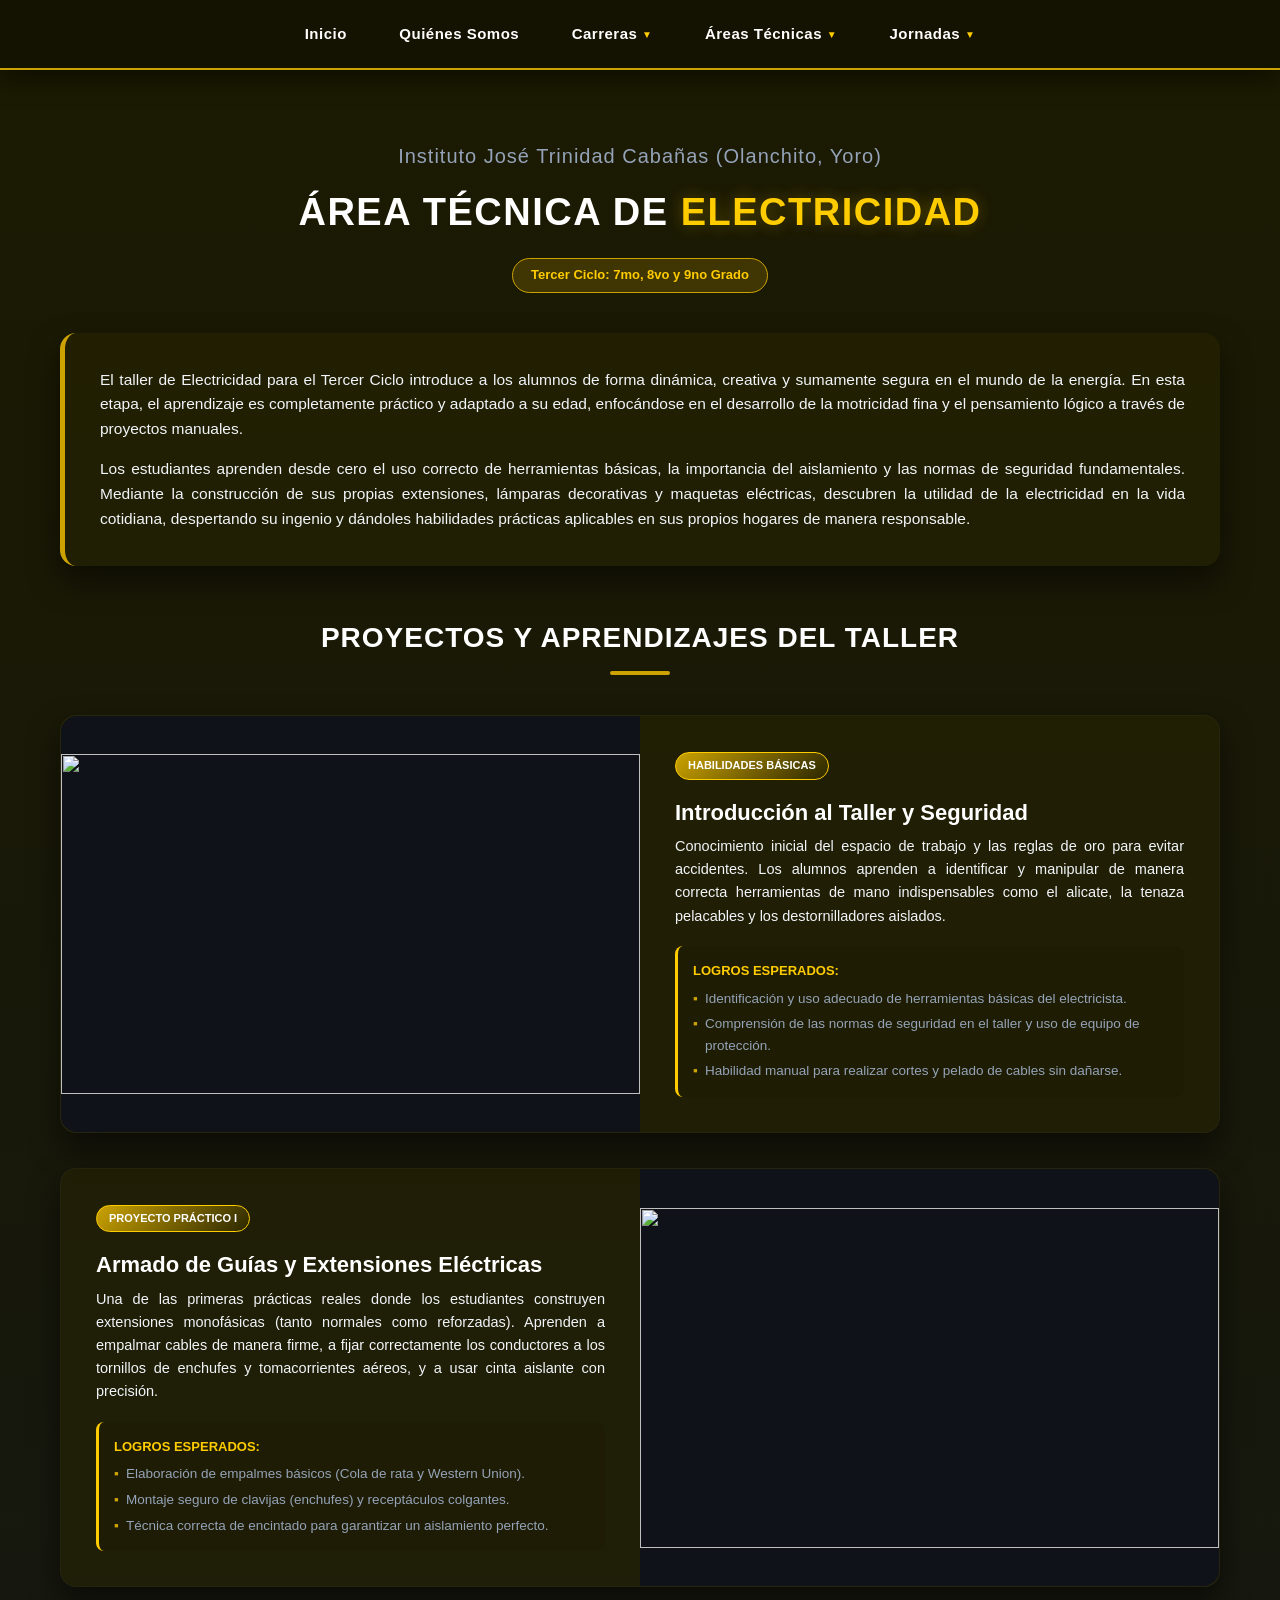
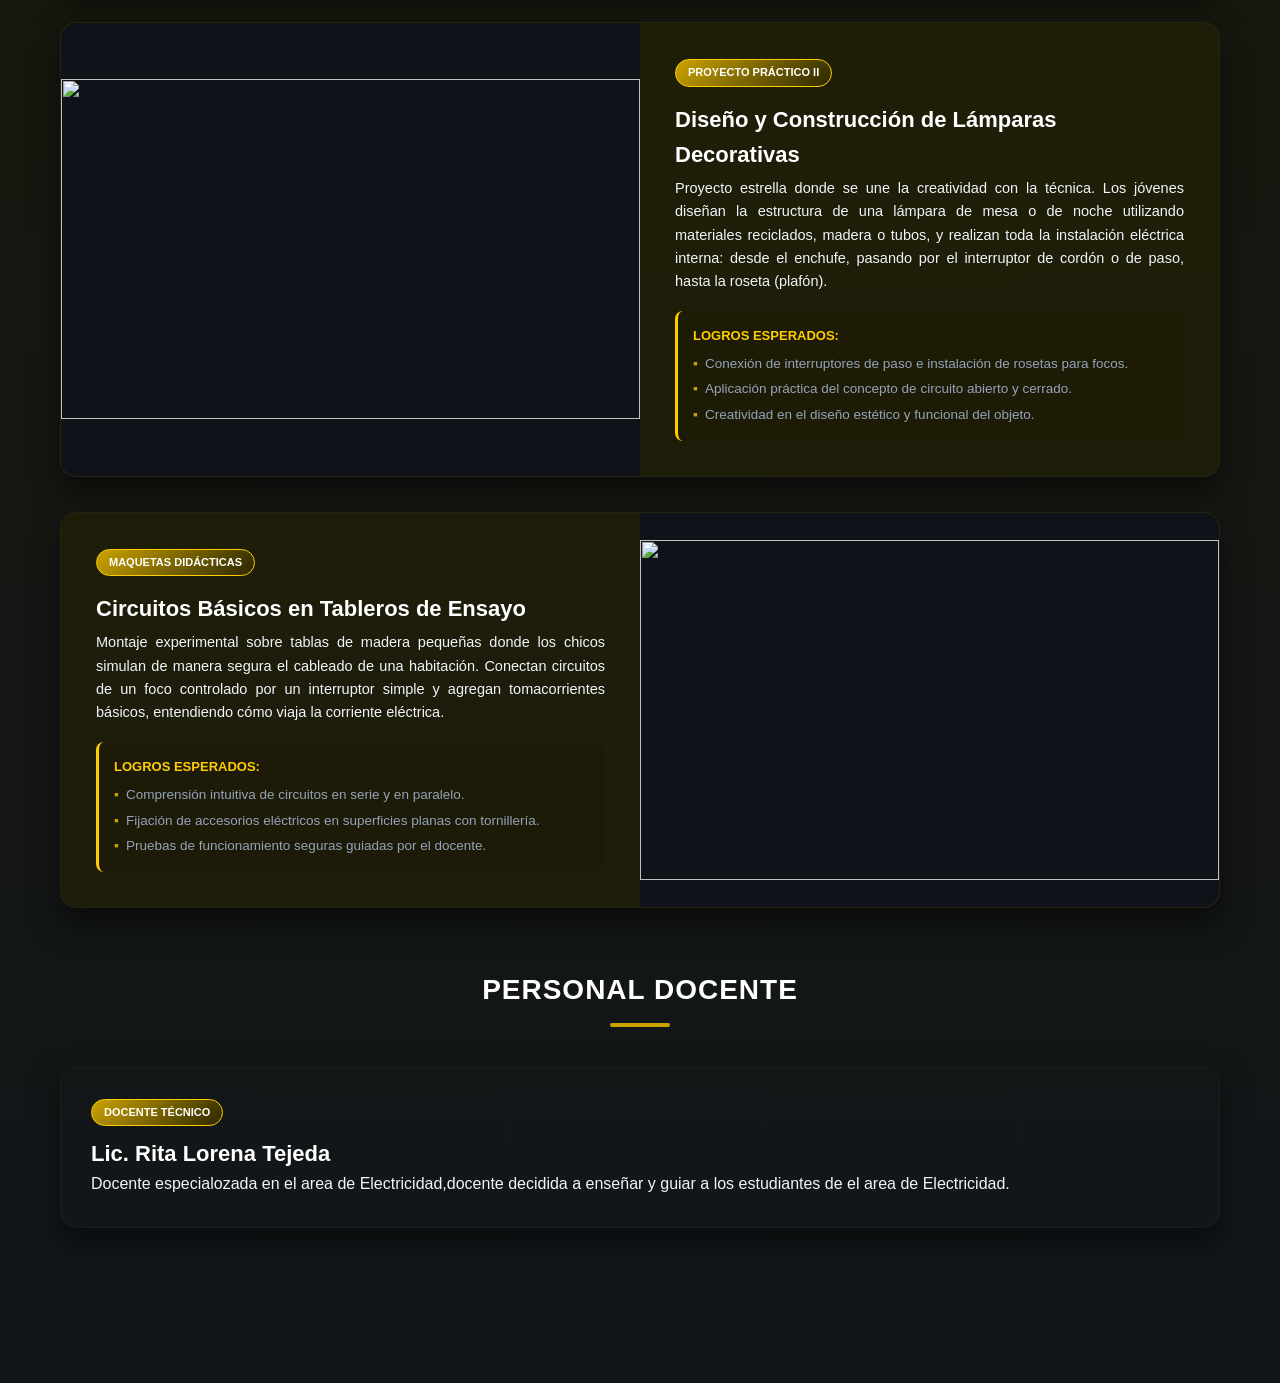
==== Electricidad Area.html @ 56a7a5a2 "Add files via upload" ====
<!DOCTYPE html>
<html lang="es">
<head>
    <meta charset="UTF-8">
    <meta name="viewport" content="width=device-width, initial-scale=1.0">
    <title>Electricidad - Instituto José Trinidad Cabañas</title>
    <style>
        /* ==========================================================================
           1. RESETEO DE ESTILOS Y VARIABLES DE DISEÑO (AMARILLO ELÉCTRICO Y GRIS OSCURO)
           ========================================================================== */
        * {
            margin: 0;
            padding: 0;
            box-sizing: border-box;
            font-family: 'Segoe UI', Tahoma, Geneva, Verdana, sans-serif;
        }

        :root {
            --amarillo-profundo: #1c1a00;
            --amarillo-marino: #2b2700;
            --amarillo-acento: #cca300;
            --amarillo-brillante: #ffcc00;
            --gris-oscuro: #12161a;
            --carbon-bg: #1a1f26;
            --blanco-puro: #ffffff;
            --gris-platino: #f1f5f9;
            --gris-texto: #94a3b8;
            --card-bg: rgba(43, 39, 0, 0.45);
            --card-shadow: 0 15px 30px rgba(0, 0, 0, 0.5);
            --transition-smooth: all 0.4s cubic-bezier(0.165, 0.84, 0.44, 1);
        }

        body {
            background-color: var(--gris-oscuro);
            color: var(--gris-platino);
            overflow-x: hidden;
            line-height: 1.6;
        }

        /* Fondo institucional con capa oscura */
        .wrapper-institucional {
            width: 100%;
            min-height: 100vh;
            background: linear-gradient(180deg, rgba(28, 26, 0, 0.96) 0%, rgba(18, 22, 26, 0.94) 100%), 
                        url('fondo-institucional.jpg') no-repeat center center fixed;
            background-size: cover;
            padding-bottom: 80px;
        }

        .contenedor {
            max-width: 1200px;
            margin: auto;
            padding: 40px 20px;
        }

        /* ==========================================================================
           2. BARRA DE NAVEGACIÓN STICKY & DROPDOWN
           ========================================================================== */
        nav {
            background: #141200;
            position: -webkit-sticky;
            position: sticky;
            top: 0;
            z-index: 1000;
            box-shadow: 0 4px 30px rgba(0, 0, 0, 0.6);
            border-bottom: 2px solid var(--amarillo-acento);
        }

        .nav-contenedor {
            max-width: 1200px;
            margin: auto;
            display: block;
        }

        .menu {
            list-style: none;
            display: block;
            text-align: center;
        }

        .menu > li {
            position: relative;
            display: inline-block;
        }

        .menu li a {
            color: var(--blanco-puro);
            text-decoration: none;
            padding: 22px 24px;
            display: block;
            font-weight: 600;
            font-size: 15px;
            letter-spacing: 0.5px;
            transition: var(--transition-smooth);
        }

        .menu > li > a:hover {
            background: var(--amarillo-acento);
            color: var(--blanco-puro);
        }

        .flecha::after {
            content: ' ▼';
            font-size: 10px;
            color: var(--amarillo-brillante);
            vertical-align: middle;
        }

        .submenu {
            display: none;
            position: absolute;
            top: 100%;
            left: 50%;
            transform: translateX(-50%);
            background: var(--carbon-bg);
            min-width: 250px;
            list-style: none;
            box-shadow: 0 10px 30px rgba(0, 0, 0, 0.7);
            border-bottom: 3px solid var(--amarillo-acento);
            border-radius: 0 0 8px 8px;
            text-align: left;
        }

        .submenu li a {
            padding: 15px 20px;
            font-weight: 500;
            font-size: 14px;
            border-bottom: 1px solid rgba(255, 255, 255, 0.05);
        }

        .submenu li a:hover {
            background: var(--amarillo-marino);
            color: var(--amarillo-brillante);
            padding-left: 28px;
        }

        .menu li:hover .submenu {
            display: block;
        }

        /* ==========================================================================
           3. ENCABEZADO E INTRODUCCIÓN ADECUADA A LA EDAD
           ========================================================================== */
        .hero {
            text-align: center;
            margin-bottom: 40px;
            padding-top: 30px;
        }

        .hero h2 {
            font-size: 20px;
            font-weight: 400;
            color: var(--gris-texto);
            margin-bottom: 10px;
            letter-spacing: 1px;
        }

        .hero h1 {
            font-size: 38px;
            color: var(--blanco-puro);
            text-transform: uppercase;
            letter-spacing: 1.5px;
            margin-bottom: 15px;
            font-weight: 800;
        }

        .hero h1 span {
            color: var(--amarillo-brillante);
            text-shadow: 0 0 15px rgba(255, 204, 0, 0.3);
        }

        .grado-badge {
            display: inline-block;
            background: rgba(204, 163, 0, 0.2);
            border: 1px solid var(--amarillo-acento);
            color: var(--amarillo-brillante);
            padding: 6px 18px;
            border-radius: 50px;
            font-size: 13px;
            font-weight: 600;
        }

        .intro-container {
            background: var(--card-bg);
            padding: 35px;
            border-radius: 16px;
            border-left: 5px solid var(--amarillo-acento);
            box-shadow: var(--card-shadow);
            margin-bottom: 50px;
        }

        .intro-container p {
            margin-bottom: 15px;
            color: var(--gris-platino);
            font-size: 15.5px;
            text-align: justify;
        }

        .intro-container p:last-child {
            margin-bottom: 0;
        }

        /* ==========================================================================
           4. SECCIÓN ASIGNATURAS EN ZIG-ZAG (TABLA RESTRINGIDA)
           ========================================================================== */
        .titulo-seccion {
            text-align: center;
            font-size: 28px;
            color: var(--blanco-puro);
            text-transform: uppercase;
            letter-spacing: 1px;
            margin-bottom: 40px;
            font-weight: 700;
        }

        .titulo-seccion::after {
            content: '';
            display: block;
            width: 60px;
            height: 4px;
            background: var(--amarillo-acento);
            margin: 10px auto 0 auto;
            border-radius: 2px;
        }

        .materia-card {
            display: table;
            width: 100%;
            background: var(--card-bg);
            border-radius: 16px;
            margin-bottom: 35px;
            box-shadow: var(--card-shadow);
            border: 1px solid rgba(255, 255, 255, 0.03);
            transition: var(--transition-smooth);
        }

        .materia-card:hover {
            transform: translateY(-3px);
            border-color: rgba(255, 204, 0, 0.25);
        }

        .materia-fila {
            display: table-row;
        }

        .materia-celda-img, .materia-celda-txt {
            display: table-cell;
            vertical-align: middle;
            width: 50%;
        }

        .materia-celda-img {
            position: relative;
            overflow: hidden;
            border-radius: 16px 0 0 16px;
            background: #0f1319;
            height: 340px;
        }

        .materia-card.zig-reverse .materia-celda-img {
            border-radius: 0 16px 16px 0;
        }

        .materia-img {
            width: 100%;
            height: 340px;
            object-fit: cover;
            display: block;
            transition: var(--transition-smooth);
        }

        .materia-card:hover .materia-img {
            transform: scale(1.03);
        }

        .materia-celda-txt {
            padding: 35px;
        }

        .materia-celda-txt h4 {
            font-size: 22px;
            color: var(--blanco-puro);
            margin-bottom: 5px;
            font-weight: 700;
        }

        .horas-tag {
            display: inline-block;
            background: linear-gradient(135deg, var(--amarillo-acento), #2b2700);
            border: 1px solid var(--amarillo-brillante);
            color: var(--blanco-puro);
            font-size: 11px;
            font-weight: 700;
            padding: 4px 12px;
            border-radius: 50px;
            margin-bottom: 15px;
            text-transform: uppercase;
        }

        .materia-desc {
            color: var(--gris-platino);
            font-size: 14.5px;
            margin-bottom: 18px;
            text-align: justify;
        }

        .competencias-box {
            background: rgba(28, 26, 0, 0.4);
            padding: 15px;
            border-radius: 8px;
            border-left: 3px solid var(--amarillo-brillante);
        }

        .competencias-box h5 {
            color: var(--amarillo-brillante);
            font-size: 13px;
            text-transform: uppercase;
            margin-bottom: 6px;
        }

        .competencias-box ul {
            list-style: none;
        }

        .competencias-box ul li {
            font-size: 13.5px;
            color: var(--gris-texto);
            margin-bottom: 4px;
            padding-left: 12px;
            position: relative;
        }

        .competencias-box ul li::before {
            content: "▪";
            color: var(--amarillo-acento);
            position: absolute;
            left: 0;
            top: 0;
        }

        .competencias-box ul li:last-child {
            margin-bottom: 0;
        }

        /* ==========================================================================
           5. RESPONSIVIDAD
           ========================================================================== */
        @media (max-width: 992px) {
            .materia-celda-img, .materia-celda-txt { display: block; width: 100%; }
            .materia-celda-img { border-radius: 16px 16px 0 0 !important; height: auto; }
            .materia-img { height: 250px; }
            .materia-celda-txt { padding: 25px; }
        }

        @media (max-width: 768px) {
            .menu { display: none; }
            .hero h1 { font-size: 28px; }
            .intro-container { padding: 20px; }
        }
    </style>
</head>
<body>

    <div class="wrapper-institucional">
    <nav>
        <ul class="menu">
            <li><a href="MENUU.html">Inicio</a></li>
            <li><a href="Quienes somos.html">Quiénes Somos</a></li>
            <li>
                <a href="#">Carreras <span class="flecha"></span></a>
                <ul class="submenu">
                    <li><a href="Informatica.html">Informática</a></li>
                    <li><a href="electricidad.html">Electricidad</a></li>
                    <li><a href="humanidades.html">Ciencias y Humanidades</a></li>
                    <li><a href="finanzas.html">Contaduría y Finanzas</a></li>
                </ul>
            </li>
            <li>
                <a href="#">Áreas Técnicas <span class="flecha"></span></a>
                <ul class="submenu">
                    <li><a href="madera.html">Madera</a></li>
                    <li><a href="Corte Confeccion.html">Costura Hogar</a></li>
                    <li><a href="Electricidad Area.html">Electricidad</a></li>
                    <li><a href="Estructuras Metalicas.html">Estructuras Metálicas</a></li>
                </ul>
            </li>
            <li>
                <a href="#">Jornadas <span class="flecha"></span></a>
                <ul class="submenu">
                    <li><a href="matutina.html">Matutina</a></li>
                    <li><a href="vespertina.html">Vespertina</a></li>
                    <li><a href="nocturna.html">Nocturna</a></li>
                    <li><a href="isemed.html">ISEMED</a></li>
                </ul>
            </li>
        </ul>
    </nav>

        <div class="contenedor">

            <header class="hero">
                <h2>Instituto José Trinidad Cabañas (Olanchito, Yoro)</h2>
                <h1>Área Técnica de <span>Electricidad</span></h1>
                <div class="grado-badge">Tercer Ciclo: 7mo, 8vo y 9no Grado</div>
            </header>

            <section class="intro-container">
                <p>El taller de Electricidad para el Tercer Ciclo introduce a los alumnos de forma dinámica, creativa y sumamente segura en el mundo de la energía. En esta etapa, el aprendizaje es completamente práctico y adaptado a su edad, enfocándose en el desarrollo de la motricidad fina y el pensamiento lógico a través de proyectos manuales.</p>
                <p>Los estudiantes aprenden desde cero el uso correcto de herramientas básicas, la importancia del aislamiento y las normas de seguridad fundamentales. Mediante la construcción de sus propias extensiones, lámparas decorativas y maquetas eléctricas, descubren la utilidad de la electricidad en la vida cotidiana, despertando su ingenio y dándoles habilidades prácticas aplicables en sus propios hogares de manera responsable.</p>
            </section>

            <section>
                <h3 class="titulo-seccion">Proyectos y Aprendizajes del Taller</h3>

                <div class="materia-card">
                    <div class="materia-fila">
                        <div class="materia-celda-img">
                            <img class="materia-img" src="C:\Users\nancy\OneDrive\Imágenes\electricidad8vo.jpeg">
                        </div>
                        <div class="materia-celda-txt">
                            <span class="horas-tag">Habilidades Básicas</span>
                            <h4>Introducción al Taller y Seguridad</h4>
                            <p class="materia-desc">Conocimiento inicial del espacio de trabajo y las reglas de oro para evitar accidentes. Los alumnos aprenden a identificar y manipular de manera correcta herramientas de mano indispensables como el alicate, la tenaza pelacables y los destornilladores aislados.</p>
                            <div class="competencias-box">
                                <h5>Logros esperados:</h5>
                                <ul>
                                    <li>Identificación y uso adecuado de herramientas básicas del electricista.</li>
                                    <li>Comprensión de las normas de seguridad en el taller y uso de equipo de protección.</li>
                                    <li>Habilidad manual para realizar cortes y pelado de cables sin dañarse.</li>
                                </ul>
                            </div>
                        </div>
                    </div>
                </div>

                <div class="materia-card zig-reverse">
                    <div class="materia-fila">
                        <div class="materia-celda-txt">
                            <span class="horas-tag">Proyecto Práctico I</span>
                            <h4>Armado de Guías y Extensiones Eléctricas</h4>
                            <p class="materia-desc">Una de las primeras prácticas reales donde los estudiantes construyen extensiones monofásicas (tanto normales como reforzadas). Aprenden a empalmar cables de manera firme, a fijar correctamente los conductores a los tornillos de enchufes y tomacorrientes aéreos, y a usar cinta aislante con precisión.</p>
                            <div class="competencias-box">
                                <h5>Logros esperados:</h5>
                                <ul>
                                    <li>Elaboración de empalmes básicos (Cola de rata y Western Union).</li>
                                    <li>Montaje seguro de clavijas (enchufes) y receptáculos colgantes.</li>
                                    <li>Técnica correcta de encintado para garantizar un aislamiento perfecto.</li>
                                </ul>
                            </div>
                        </div>
                        <div class="materia-celda-img">
                            <img class="materia-img" src="C:\Users\nancy\OneDrive\Imágenes\guia.jpg">
                        </div>
                    </div>
                </div>

                <div class="materia-card">
                    <div class="materia-fila">
                        <div class="materia-celda-img">
                            <img class="materia-img" src="C:\Users\nancy\OneDrive\Imágenes\lampara2.jpg">
                        </div>
                        <div class="materia-celda-txt">
                            <span class="horas-tag">Proyecto Práctico II</span>
                            <h4>Diseño y Construcción de Lámparas Decorativas</h4>
                            <p class="materia-desc">Proyecto estrella donde se une la creatividad con la técnica. Los jóvenes diseñan la estructura de una lámpara de mesa o de noche utilizando materiales reciclados, madera o tubos, y realizan toda la instalación eléctrica interna: desde el enchufe, pasando por el interruptor de cordón o de paso, hasta la roseta (plafón).</p>
                            <div class="competencias-box">
                                <h5>Logros esperados:</h5>
                                <ul>
                                    <li>Conexión de interruptores de paso e instalación de rosetas para focos.</li>
                                    <li>Aplicación práctica del concepto de circuito abierto y cerrado.</li>
                                    <li>Creatividad en el diseño estético y funcional del objeto.</li>
                                </ul>
                            </div>
                        </div>
                    </div>
                </div>

                <div class="materia-card zig-reverse">
                    <div class="materia-fila">
                        <div class="materia-celda-txt">
                            <span class="horas-tag">Maquetas Didácticas</span>
                            <h4>Circuitos Básicos en Tableros de Ensayo</h4>
                            <p class="materia-desc">Montaje experimental sobre tablas de madera pequeñas donde los chicos simulan de manera segura el cableado de una habitación. Conectan circuitos de un foco controlado por un interruptor simple y agregan tomacorrientes básicos, entendiendo cómo viaja la corriente eléctrica.</p>
                            <div class="competencias-box">
                                <h5>Logros esperados:</h5>
                                <ul>
                                    <li>Comprensión intuitiva de circuitos en serie y en paralelo.</li>
                                    <li>Fijación de accesorios eléctricos en superficies planas con tornillería.</li>
                                    <li>Pruebas de funcionamiento seguras guiadas por el docente.</li>
                                </ul>
                            </div>
                        </div>
                        <div class="materia-celda-img">
                            <img class="materia-img" src="C:\Users\nancy\OneDrive\Imágenes\circuito.jpeg">
                        </div>
                    </div>
                </div>
<section style="margin-top: 60px;">
    <h2 class="titulo-seccion">Personal Docente</h2>

    <div class="materia-card" style="display: block; width: 100%; background: linear-gradient(135deg, var(--azul-marino), var(--azul-profundo));">
        <div class="materia-celda-txt" style="display: block; width: 100%; padding: 30px; text-align: justify;">
            <span class="horas-tag" style="margin-bottom: 10px;">Docente Técnico</span>
            <h4 style="font-size: 22px; margin: 0; color: var(--blanco-puro);">Lic. Rita Lorena Tejeda</h4>
            <p></h1>Docente especialozada en el area de Electricidad,docente decidida a enseñar y guiar a los estudiantes de el area de Electricidad.</p><h1></p>
        </div>
    </div>

    </section>
    </div> </div> </body>
</html>
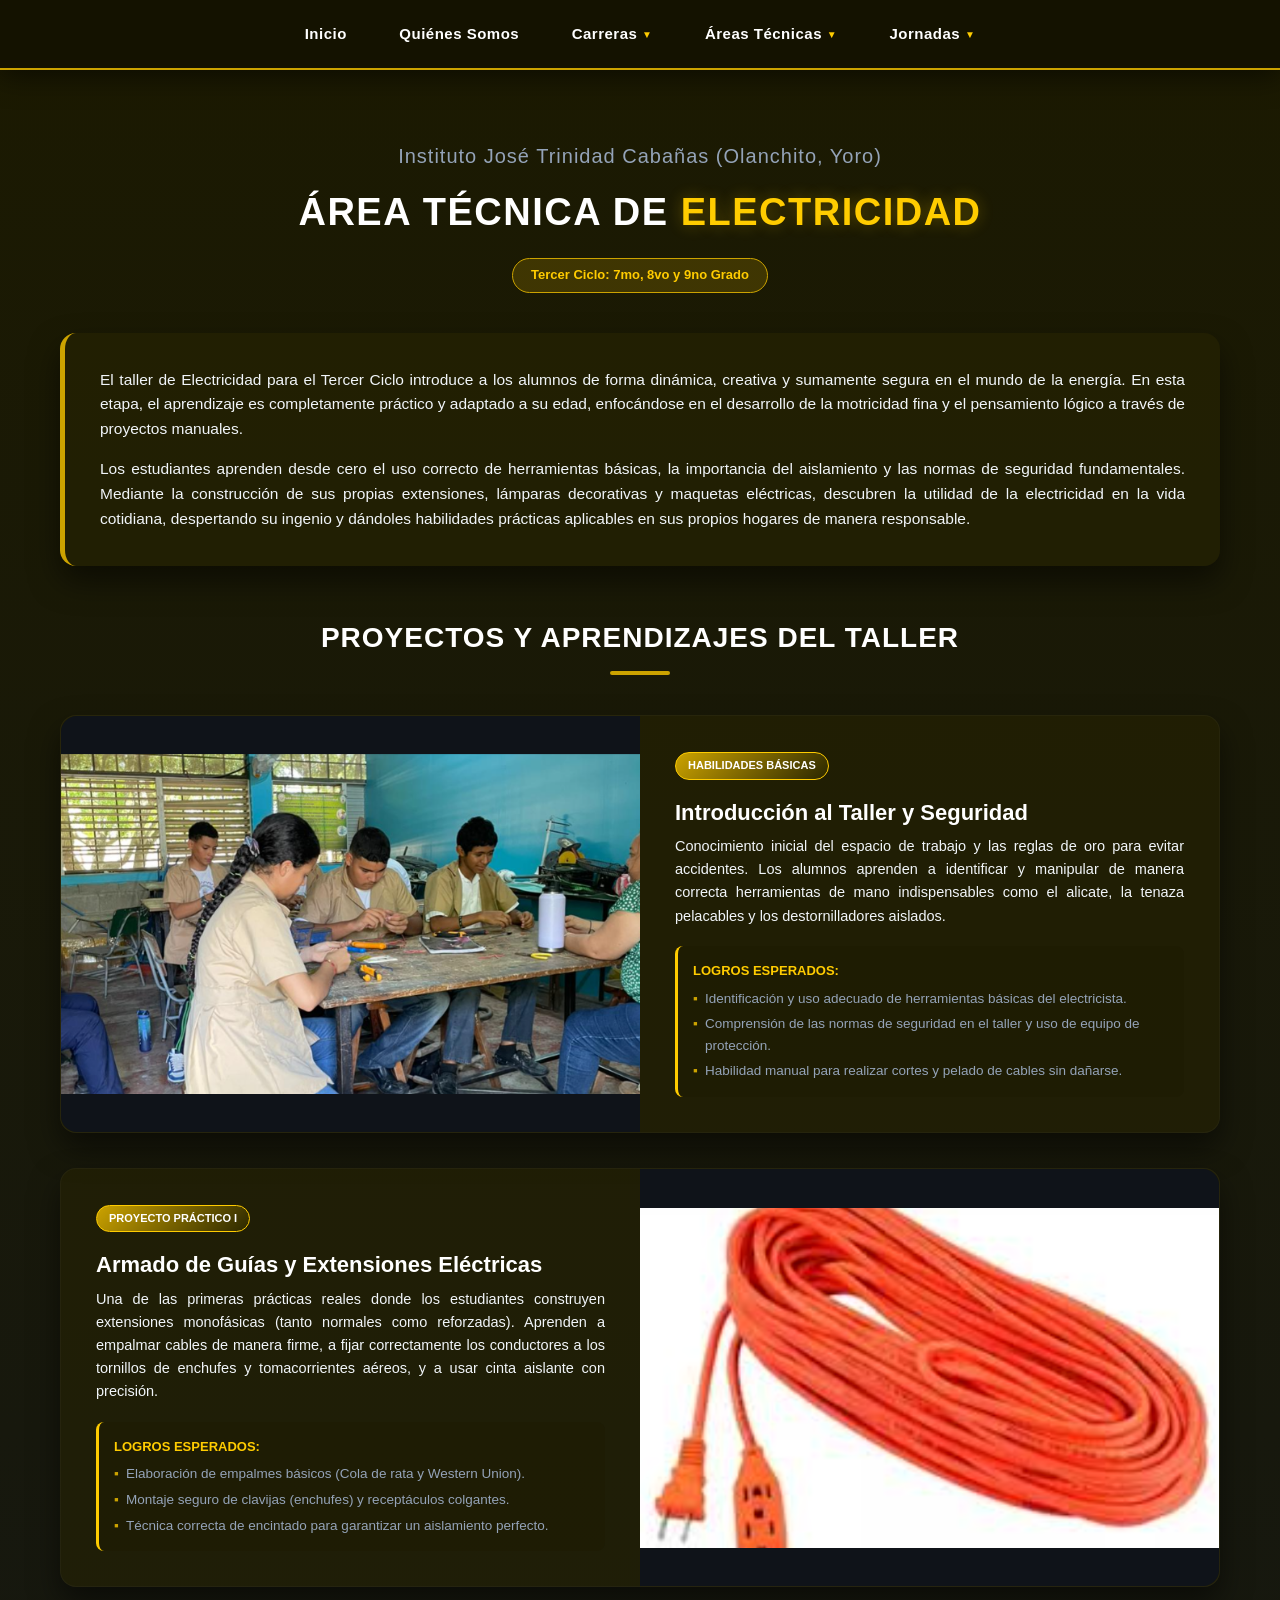
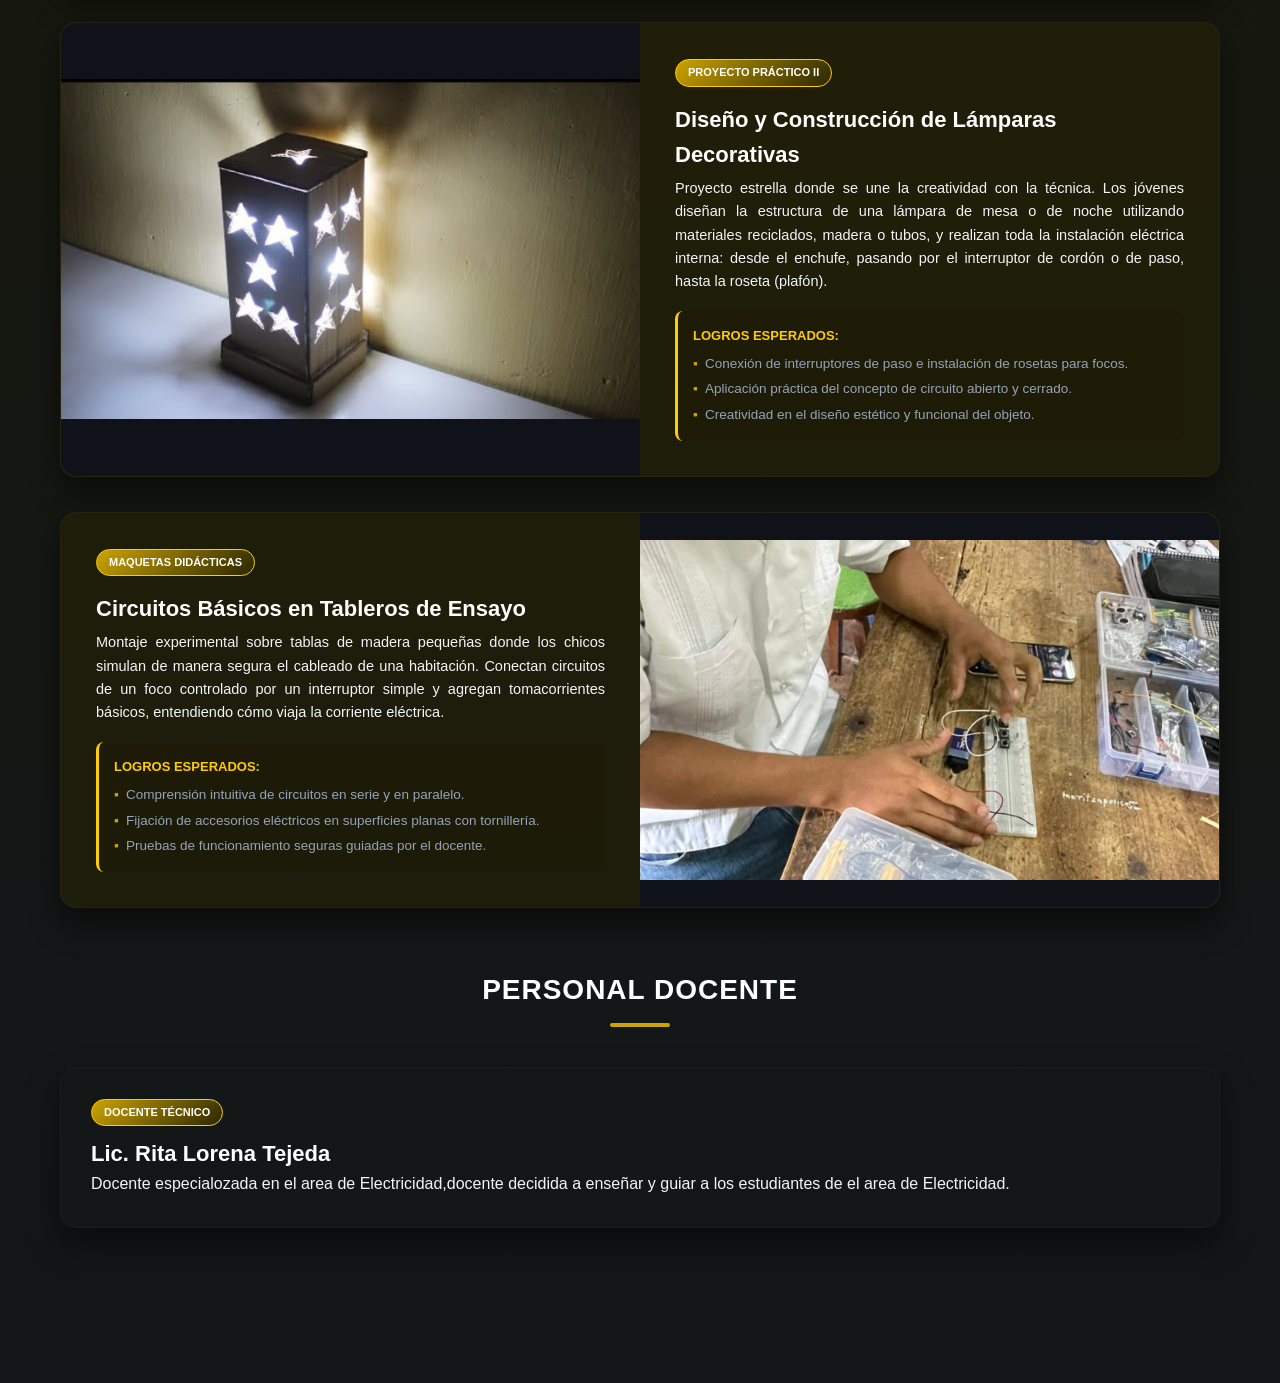
==== commit 59517979: "Update Electricidad Area.html" ====
--- a/Electricidad Area.html
+++ b/Electricidad Area.html
@@ -415,7 +415,7 @@
                 <div class="materia-card">
                     <div class="materia-fila">
                         <div class="materia-celda-img">
-                            <img class="materia-img" src="C:\Users\nancy\OneDrive\Imágenes\electricidad8vo.jpeg">
+                            <img class="materia-img" src="elec.1.png">
                         </div>
                         <div class="materia-celda-txt">
                             <span class="horas-tag">Habilidades Básicas</span>
@@ -449,7 +449,7 @@
                             </div>
                         </div>
                         <div class="materia-celda-img">
-                            <img class="materia-img" src="C:\Users\nancy\OneDrive\Imágenes\guia.jpg">
+                            <img class="materia-img" src="elec.2.png">
                         </div>
                     </div>
                 </div>
@@ -457,7 +457,7 @@
                 <div class="materia-card">
                     <div class="materia-fila">
                         <div class="materia-celda-img">
-                            <img class="materia-img" src="C:\Users\nancy\OneDrive\Imágenes\lampara2.jpg">
+                            <img class="materia-img" src="elec.3.png">
                         </div>
                         <div class="materia-celda-txt">
                             <span class="horas-tag">Proyecto Práctico II</span>
@@ -491,7 +491,7 @@
                             </div>
                         </div>
                         <div class="materia-celda-img">
-                            <img class="materia-img" src="C:\Users\nancy\OneDrive\Imágenes\circuito.jpeg">
+                            <img class="materia-img" src="elec.4.png">
                         </div>
                     </div>
                 </div>
@@ -508,4 +508,4 @@
 
     </section>
     </div> </div> </body>
-</html>+</html>
